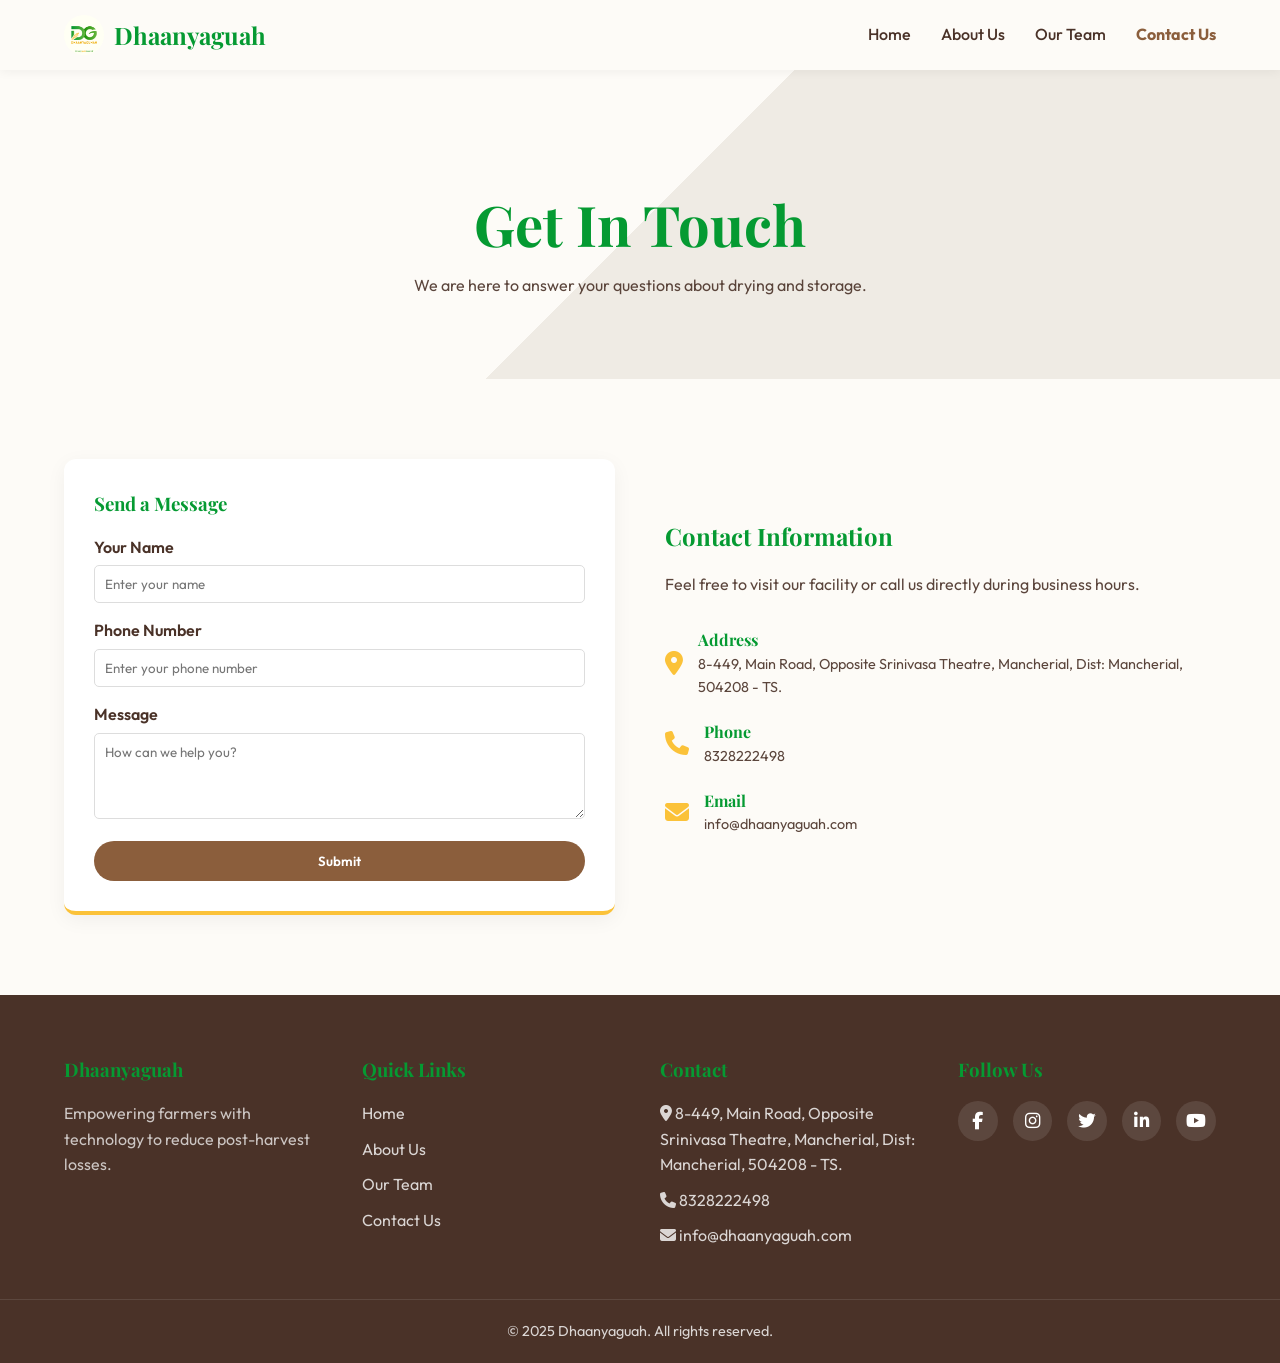
==== contact.html @ 1a42cadc "Add files via upload" ====
<!DOCTYPE html>
<html lang="en">
<head>
    <meta charset="UTF-8">
    <meta name="viewport" content="width=device-width, initial-scale=1.0">
    <title>Dhaanyaguah | Contact Us</title>
    <link href="https://fonts.googleapis.com/css2?family=Outfit:wght@300;400;600&family=Playfair+Display:wght@600;700&display=swap" rel="stylesheet">
    <link rel="stylesheet" href="style.css">
    <link rel="stylesheet" href="https://cdnjs.cloudflare.com/ajax/libs/font-awesome/6.4.0/css/all.min.css">
    
    <!-- Styles for Success/Error Messages -->
    <style>
        .form-message {
            padding: 12px 16px;
            border-radius: 8px;
            margin-bottom: 15px;
            font-size: 0.95rem;
            display: none;
            align-items: center;
            gap: 10px;
        }
        .form-message.success {
            display: flex;
            background: #d4edda;
            color: #155724;
            border: 1px solid #c3e6cb;
        }
        .form-message.error {
            display: flex;
            background: #f8d7da;
            color: #721c24;
            border: 1px solid #f5c6cb;
        }
        .form-message.submitting {
            display: flex;
            background: #fff3cd;
            color: #856404;
            border: 1px solid #ffeeba;
        }
        .btn:disabled {
            opacity: 0.6;
            cursor: not-allowed;
        }
    </style>
</head>
<body>

    <!-- NAV BAR -->
    <header>
        <div class="container nav-wrapper">
            <a href="index.html" class="logo">
                <img src="./logo-Dhaanyagunah.png" alt="Logo"> 
                Dhaanyaguah
            </a>
            <ul class="nav-links">
                <li><a href="index.html">Home</a></li>
                <li><a href="about.html">About Us</a></li>
                <li><a href="./team.html">Our Team</a></li>
                <li><a href="contact.html" style="color: var(--earth-brown); font-weight:700;">Contact Us</a></li>
            </ul>
        </div>
    </header>

    <!-- HERO SECTION -->
    <section class="hero text-center">
        <div class="container">
            <h1>Get In Touch</h1>
            <p style="max-width: 600px; margin: 0 auto;">We are here to answer your questions about drying and storage.</p>
        </div>
    </section>

    <!-- CONTACT FORM & INFO -->
    <section>
        <div class="container grid-2">
            <!-- Contact Form -->
            <div class="card">
                <h3>Send a Message</h3>
                
                <!-- Message Display Area -->
                <div id="formMessage" class="form-message">
                    <i id="formMsgIcon"></i>
                    <span id="formMsgText"></span>
                </div>

                <form id="contactForm">
                    <div style="margin-bottom: 15px;">
                        <label style="display:block; margin-bottom:5px; font-weight:600;">Your Name</label>
                        <input type="text" id="userName" placeholder="Enter your name" required style="width:100%; padding:10px; border:1px solid #ddd; border-radius:5px; box-sizing:border-box;">
                    </div>
                    <div style="margin-bottom: 15px;">
                        <label style="display:block; margin-bottom:5px; font-weight:600;">Phone Number</label>
                        <input type="tel" id="userPhone" placeholder="Enter your phone number" required style="width:100%; padding:10px; border:1px solid #ddd; border-radius:5px; box-sizing:border-box;">
                    </div>
                    <div style="margin-bottom: 15px;">
                        <label style="display:block; margin-bottom:5px; font-weight:600;">Message</label>
                        <textarea id="userMessage" rows="4" placeholder="How can we help you?" required style="width:100%; padding:10px; border:1px solid #ddd; border-radius:5px; box-sizing:border-box;"></textarea>
                    </div>
                    <button type="submit" id="submitBtn" class="btn" style="width:100%; border:none; cursor:pointer;">Submit</button>
                </form>
            </div>

            <!-- Contact Details -->
            <div>
                <h2>Contact Information</h2>
                <p>Feel free to visit our facility or call us directly during business hours.</p>
                
                <div style="margin-top: 30px;">
                    <div style="margin-bottom: 20px; display:flex; align-items:center; gap:15px;">
                        <i class="fas fa-map-marker-alt" style="color: var(--harvest-yellow); font-size: 1.5rem;"></i>
                        <div>
                            <h4 style="margin:0;">Address</h4>
                            <p style="margin:0; font-size:0.9rem;">8-449, Main Road, Opposite Srinivasa Theatre, Mancherial, Dist: Mancherial, 504208 - TS.</p>
                        </div>
                    </div>
                    
                    <div style="margin-bottom: 20px; display:flex; align-items:center; gap:15px;">
                        <i class="fas fa-phone" style="color: var(--harvest-yellow); font-size: 1.5rem;"></i>
                        <div>
                            <h4 style="margin:0;">Phone</h4>
                            <p style="margin:0; font-size:0.9rem;">8328222498</p>
                        </div>
                    </div>

                    <div style="margin-bottom: 20px; display:flex; align-items:center; gap:15px;">
                        <i class="fas fa-envelope" style="color: var(--harvest-yellow); font-size: 1.5rem;"></i>
                        <div>
                            <h4 style="margin:0;">Email</h4>
                            <p style="margin:0; font-size:0.9rem;">info@dhaanyaguah.com</p>
                        </div>
                    </div>
                </div>

                <!-- Map Placeholder -->
                <!-- <div style="width:100%; height: 200px; background: #ddd; border-radius: 8px; display:flex; justify-content:center; align-items:center; margin-top:20px;">
                    <span style="color: #666;"><i class="fas fa-map"></i> Google Map Placeholder</span>
                </div> -->
            </div>
        </div>
    </section>

    <!-- FOOTER -->
    <footer>
        <div class="container footer-grid">
            <div class="footer-col">
                <h3>Dhaanyaguah</h3>
                <p>Empowering farmers with technology to reduce post-harvest losses.</p>
            </div>
            <div class="footer-col">
                <h3>Quick Links</h3>
                <ul class="footer-links">
                    <li><a href="index.html">Home</a></li>
                    <li><a href="about.html">About Us</a></li>
                    <li><a href="./team.html">Our Team</a></li>
                    <li><a href="contact.html">Contact Us</a></li>
                </ul>
            </div>
            <div class="footer-col">
                <h3>Contact</h3>
                <ul class="footer-links">
                    <li><i class="fas fa-map-marker-alt"></i> 8-449, Main Road, Opposite Srinivasa Theatre, Mancherial, Dist: Mancherial, 504208 - TS.</li>
                    <li><i class="fas fa-phone"></i> 8328222498</li>
                    <li><i class="fas fa-envelope"></i> info@dhaanyaguah.com</li>
                </ul>
            </div>
            <div class="footer-col">
                <h3>Follow Us</h3>
                <div class="social-icons">
                    <a href="https://www.facebook.com/dhaanyagunah/" target="_blank" aria-label="Facebook"><i class="fab fa-facebook-f"></i></a>
                    <a href="https://www.instagram.com/dhaanyagunah/" target="_blank" aria-label="Instagram"><i class="fab fa-instagram"></i></a>
                    <a href="https://x.com/dhaanyagunah" target="_blank" aria-label="Twitter"><i class="fab fa-twitter"></i></a>
                    <a href="https://www.linkedin.com/company/dhaanyagunah" target="_blank" aria-label="LinkedIn"><i class="fab fa-linkedin-in"></i></a>
                    <a href="https://www.youtube.com/dhaanyagunah" target="_blank" aria-label="YouTube"><i class="fab fa-youtube"></i></a>
                </div>
            </div>
        </div>
        <div class="copyright">
            &copy; 2025 Dhaanyaguah. All rights reserved.
        </div>
    </footer>

    <!-- ========================================== -->
    <!-- JAVASCRIPT FOR GOOGLE SHEET CONNECTION     -->
    <!-- ========================================== -->
    <script>
        // ⬇️⬇️⬇️ LINE 172: PASTE YOUR GOOGLE SCRIPT URL BELOW ⬇️⬇️⬇️
        const GOOGLE_SCRIPT_URL = "https://script.google.com/macros/s/AKfycbxu9xDVDag2vA6hvnT416kROcMZkposam8tIueWaRORcp1BTSDXoVlWTGWuyMFGUJ5z/exec";
        // ⬆️⬆️⬆️ REPLACE ONLY THE TEXT INSIDE THE QUOTES ⬆️⬆️⬆️

        const form = document.getElementById("contactForm");
        const submitBtn = document.getElementById("submitBtn");
        const msgBox = document.getElementById("formMessage");
        const msgIcon = document.getElementById("formMsgIcon");
        const msgText = document.getElementById("formMsgText");

        function showMessage(type, text) {
            msgBox.className = "form-message " + type;
            if (type === "success") {
                msgIcon.className = "fas fa-check-circle";
            } else if (type === "error") {
                msgIcon.className = "fas fa-exclamation-circle";
            } else {
                msgIcon.className = "fas fa-spinner fa-spin";
            }
            msgText.textContent = text;
        }

        form.addEventListener("submit", function(e) {
            e.preventDefault();

            const name = document.getElementById("userName").value.trim();
            const phone = document.getElementById("userPhone").value.trim();
            const message = document.getElementById("userMessage").value.trim();

            if (!name || !phone || !message) {
                showMessage("error", "Please fill in all fields.");
                return;
            }

            showMessage("submitting", "Sending your message...");
            submitBtn.disabled = true;
            submitBtn.textContent = "Sending...";

            fetch(GOOGLE_SCRIPT_URL, {
                method: "POST",
                mode: "no-cors",
                headers: { "Content-Type": "application/json" },
                body: JSON.stringify({ name: name, phone: phone, message: message })
            })
            .then(function() {
                showMessage("success", "Thank you! Your message has been saved. We will contact you soon.");
                form.reset();
            })
            .catch(function() {
                showMessage("error", "Something went wrong. Please try again or call us at 8328222498.");
            })
            .finally(function() {
                submitBtn.disabled = false;
                submitBtn.textContent = "Submit";
            });
        });
    </script>

</body>
</html>
---- style.css ----
:root {
    --primary-green: #059A32;   /* Deep Crop Green */
    --light-green: #68B73E;     /* Leaf Green */
    --earth-brown: #8B5E3C;     /* Soil Brown */
    --dark-brown: #4A3228;      /* Dark Wood */
    --harvest-yellow: #FBC239;  /* Sun/Gold */
    --cream: #FDFBF7;           /* Background */
    --white: #ffffff;
    --text-grey: #555;
}

/* --- RESET & BASE STYLES --- */
* {
    margin: 0;
    padding: 0;
    box-sizing: border-box;
    font-family: 'Outfit', sans-serif;
}

html {
    scroll-behavior: smooth;
}

body {
    background-color: var(--cream);
    color: var(--dark-brown);
    line-height: 1.6;
}

/* --- TYPOGRAPHY --- */
h1, h2, h3, h4 {
    font-family: 'Playfair Display', serif;
    color: var(--primary-green);
    margin-bottom: 1rem;
}

p {
    margin-bottom: 1.5rem;
    opacity: 0.9;
}

a {
    text-decoration: none;
    color: inherit;
    transition: 0.3s;
}

img {
    max-width: 100%;
    display: block;
    border-radius: 8px;
}

/* --- UTILITIES --- */
.container {
    width: 90%;
    max-width: 1200px;
    margin: 0 auto;
}

.text-center {
    text-align: center;
}

.grid-2 {
    display: grid;
    grid-template-columns: 1fr 1fr;
    gap: 50px;
    align-items: center;
}

.grid-3 {
    display: grid;
    grid-template-columns: repeat(auto-fit, minmax(300px, 1fr));
    gap: 30px;
}

.btn {
    display: inline-block;
    padding: 12px 30px;
    background: var(--earth-brown);
    color: var(--white);
    border-radius: 50px;
    font-weight: 600;
    border: 2px solid transparent;
    transition: 0.3s;
    cursor: pointer;
}

.btn:hover {
    background: var(--primary-green);
    transform: translateY(-2px);
}

.btn-outline {
    background-color: transparent;
    border: 2px solid var(--earth-brown);
    color: var(--earth-brown);
}

.btn-outline:hover {
    background-color: var(--earth-brown);
    color: var(--white);
}

/* --- HEADER & NAV --- */
header {
    background: rgba(253, 251, 247, 0.95);
    position: sticky;
    top: 0;
    z-index: 1000;
    box-shadow: 0 2px 10px rgba(0,0,0,0.05);
    padding: 15px 0;
}

.nav-wrapper {
    display: flex;
    justify-content: space-between;
    align-items: center;
}

.logo {
    font-family: 'Playfair Display', serif;
    font-size: 1.5rem;
    font-weight: 700;
    color: var(--primary-green);
    display: flex;
    align-items: center;
    gap: 10px;
}

.logo img {
    width: 40px;
    height: 40px;
    border-radius: 50%;
    object-fit: cover;
}

.nav-links {
    display: flex;
    gap: 30px;
    list-style: none;
}

.nav-links a {
    font-weight: 500;
    color: var(--dark-brown);
}

.nav-links a:hover {
    color: var(--earth-brown);
}

/* --- HERO SECTION --- */
.hero {
    padding: 120px 0 80px;
    background: linear-gradient(135deg, #FDFBF7 50%, #EFEBE4 50%);
}

.hero h1 {
    font-size: 3.5rem;
    line-height: 1.2;
}

.hero span {
    color: var(--earth-brown);
}

/* --- SECTIONS --- */
section {
    padding: 80px 0;
}

.section-header {
    margin-bottom: 50px;
    text-align: center;
}

.section-header h2 {
    font-size: 2.5rem;
    margin-bottom: 15px;
    position: relative;
    display: inline-block;
}

.section-header p {
    font-size: 1.1rem;
    color: var(--text-grey);
}

/* Decorative underline for headers */
.section-header h2::after {
    content: '';
    display: block;
    width: 60px;
    height: 3px;
    background-color: var(--harvest-yellow);
    margin: 10px auto 0;
    border-radius: 2px;
}

/* --- WHY DHAANYAGUAH & MISSION SECTION --- */
.about-mission {
    padding: 80px 0;
    background-color: var(--white);
}

.about-mission .grid-2 {
    align-items: flex-start;
    gap: 60px;
}

.about-mission h2 {
    font-size: 2.5rem;
    color: var(--primary-green);
    margin-bottom: 1.5rem;
    position: relative;
    display: inline-block;
}

/* Decorative underline for the main heading */
.about-mission h2::after {
    content: '';
    display: block;
    width: 60px;
    height: 3px;
    background-color: var(--harvest-yellow);
    margin-top: 10px;
    border-radius: 2px;
}

.about-mission h3 {
    font-size: 2rem;
    color: var(--earth-brown);
    margin-bottom: 1.5rem;
}

.about-mission p {
    font-size: 1.1rem;
    color: var(--dark-brown);
    line-height: 1.8;
    opacity: 0.9;
}

/* --- CARDS (Team & Services) --- */
.card {
    background: var(--white);
    padding: 30px;
    border-radius: 12px;
    box-shadow: 0 5px 20px rgba(0,0,0,0.05);
    transition: 0.3s;
    border-bottom: 4px solid var(--harvest-yellow);
}

.card:hover {
    transform: translateY(-10px);
}

.team-img {
    width: 100%;
    height: 250px;
    object-fit: cover;
    border-radius: 8px;
    margin-bottom: 20px;
}

.card-icon {
    font-size: 2rem;
    color: var(--earth-brown);
    margin-bottom: 20px;
}

/* --- FOOTER --- */
footer {
    background: var(--dark-brown);
    color: rgba(255,255,255,0.8);
    padding: 60px 0 20px;
}

.footer-grid {
    display: grid;
    grid-template-columns: repeat(auto-fit, minmax(250px, 1fr));
    gap: 40px;
    margin-bottom: 40px;
}

.footer h3 {
    color: var(--white);
    margin-bottom: 20px;
}

.footer-links li {
    list-style: none;
    margin-bottom: 10px;
}

.footer-links a:hover {
    color: var(--harvest-yellow);
}

.copyright {
    text-align: center;
    border-top: 1px solid rgba(255,255,255,0.1);
    padding-top: 20px;
    font-size: 0.9rem;
}

.social-icons {
    display: flex;
    gap: 15px;
    margin-top: 10px;
}

.social-icons a {
    display: flex;
    justify-content: center;
    align-items: center;
    width: 40px;
    height: 40px;
    background-color: rgba(255, 255, 255, 0.1);
    color: var(--white);
    border-radius: 50%;
    font-size: 1.1rem;
    text-decoration: none;
    transition: all 0.3s ease;
}

.social-icons a:hover {
    background-color: var(--harvest-yellow);
    color: var(--dark-brown);
    transform: translateY(-3px);
}

/* =========================================
   TEAM SECTION STYLES
   ========================================= */

.mentors-section {
    padding: 80px 0;
    background-color: var(--white); /* Clean white background */
    position: relative;
}

/* The ::before block that created the circle has been removed */

.mentors-grid {
    display: grid;
    grid-template-columns: repeat(auto-fit, minmax(300px, 1fr));
    gap: 40px;
    position: relative;
    z-index: 1;
}

.mentor-card {
    background: var(--cream);
    border-radius: 12px;
    overflow: hidden;
    box-shadow: 0 10px 30px rgba(0,0,0,0.05);
    transition: transform 0.3s ease, box-shadow 0.3s ease;
    text-align: center;
    border: 1px solid rgba(0,0,0,0.03);
}

.mentor-card:hover {
    transform: translateY(-10px);
    box-shadow: 0 20px 40px rgba(0,0,0,0.1);
    border-bottom: 4px solid var(--harvest-yellow);
}

.mentor-img-wrapper {
    width: 100%;
    height: 320px;
    overflow: hidden;
    position: relative;
}

.mentor-img-wrapper img {
    width: 100%;
    height: 100%;
    object-fit: cover;
    object-position: top; /* Focus on face */
    transition: transform 0.5s ease;
    filter: grayscale(20%); /* Slight grayscale for professional look */
}

.mentor-card:hover .mentor-img-wrapper img {
    transform: scale(1.05);
    filter: grayscale(0%); /* Full color on hover */
}

.mentor-info {
    padding: 30px 20px;
}

.mentor-info h3 {
    font-size: 1.5rem;
    color: var(--primary-green);
    margin-bottom: 5px;
    font-family: 'Playfair Display', serif;
}

.designation {
    display: block;
    color: var(--earth-brown);
    font-weight: 700;
    font-size: 0.9rem;
    text-transform: uppercase;
    letter-spacing: 1px;
    margin-bottom: 15px;
}

.mentor-info .description {
    font-size: 0.95rem;
    color: var(--text-grey);
    line-height: 1.6;
    margin-bottom: 0;
}

/* Responsive */
@media (max-width: 768px) {
    .mentors-grid {
        grid-template-columns: 1fr;
    }
}


/* Team */
.team-section {
    background-color: var(--white);
}

.team-grid {
    display: grid;
    grid-template-columns: repeat(auto-fit, minmax(250px, 1fr));
    gap: 30px;
}

.team-card {
    background: var(--cream);
    border-radius: 12px;
    overflow: hidden;
    box-shadow: 0 5px 15px rgba(0,0,0,0.05);
    transition: transform 0.3s ease, box-shadow 0.3s ease;
    text-align: center;
    display: flex;
    flex-direction: column;
}

.team-card:hover {
    transform: translateY(-10px);
    box-shadow: 0 15px 30px rgba(0,0,0,0.1);
}

.img-wrapper {
    width: 100%;
    height: 320px;
    overflow: hidden;
}

.img-wrapper img {
    width: 100%;
    height: 100%;
    object-fit: cover;
    transition: transform 0.5s ease;
}

.team-card:hover .img-wrapper img {
    transform: scale(1.05);
}

.team-info {
    padding: 25px;
    flex-grow: 1;
    display: flex;
    flex-direction: column;
}

.role {
    display: block;
    color: var(--harvest-yellow);
    font-weight: 700;
    text-transform: uppercase;
    font-size: 0.85rem;
    letter-spacing: 1px;
    margin-bottom: 5px;
}

.team-card h3 {
    margin-bottom: 10px;
    font-size: 1.5rem;
    color: var(--primary-green);
}

.team-card p {
    font-size: 0.95rem;
    color: var(--text-grey);
    margin-bottom: 20px;
    line-height: 1.5;
}

.team-social-links a {
    margin: 0 8px;
    color: var(--light-green);
    font-size: 1.1rem;
    transition: color 0.3s;
}

.team-social-links a:hover {
    color: var(--earth-brown);
}

/* =========================================
   ACHIEVEMENTS SECTION STYLES
   ========================================= */
.achievements-section {
    background-color: var(--cream);
}

.achievements-grid {
    display: grid;
    grid-template-columns: repeat(auto-fit, minmax(300px, 1fr));
    gap: 30px;
}

.achievement-card {
    background: var(--white);
    border-radius: 12px;
    overflow: hidden;
    box-shadow: 0 4px 10px rgba(0,0,0,0.05);
    transition: all 0.3s ease;
    position: relative;
    border-left: 5px solid transparent;
    cursor: pointer;
}

.achievement-card:hover {
    transform: translateY(-5px);
    border-left: 5px solid var(--harvest-yellow);
    box-shadow: 0 10px 20px rgba(0,0,0,0.08);
}

.achieve-img {
    height: 200px;
    width: 100%;
    overflow: hidden;
}

.achieve-img img {
    width: 100%;
    height: 100%;
    object-fit: cover;
    transition: transform 0.3s ease;
}

.achievement-card:hover .achieve-img img {
    transform: scale(1.05);
}

.achieve-content {
    padding: 25px;
    position: relative;
}

.achieve-icon {
    position: absolute;
    top: -25px;
    right: 20px;
    width: 50px;
    height: 50px;
    background: var(--harvest-yellow);
    color: var(--white);
    border-radius: 50%;
    display: flex;
    align-items: center;
    justify-content: center;
    font-size: 1.2rem;
    box-shadow: 0 4px 6px rgba(0,0,0,0.1);
}

.achievement-card h3 {
    font-size: 1.3rem;
    margin-bottom: 10px;
    padding-right: 30px;
}

.achievement-card p {
    font-size: 0.95rem;
    color: var(--text-grey);
    margin-bottom: 0;
}

/* =========================================
   PROMO DRAWER (SLIDE-IN AD) STYLES
   ========================================= */

.drawer-logo {
    width: 50px;      /* Adjust width to match the icon size */
    height: 50px;     /* Adjust height */
    object-fit: contain; /* Ensures the logo doesn't get squashed */
    display: block;
}



.promo-drawer {
    position: fixed;
    top: 50%;
    left: 0;
    transform: translate(-120%, -50%); /* Start fully hidden to the left */
    width: 300px;
    background-color: var(--primary-green); /* Using your brand green */
    color: var(--white);
    padding: 30px;
    border-radius: 0 15px 15px 0;
    box-shadow: 5px 5px 20px rgba(0,0,0,0.3);
    z-index: 10000;
    transition: transform 0.6s cubic-bezier(0.68, -0.55, 0.27, 1.55);
    text-align: center;
}

/* The class added by JS to show the drawer */
.promo-drawer.active {
    transform: translate(0, -50%);
}

/* Close Button */
.drawer-close {
    position: absolute;
    top: 10px;
    right: 15px;
    background: none;
    border: none;
    color: rgba(255,255,255,0.7);
    font-size: 1.5rem;
    cursor: pointer;
    transition: color 0.3s;
}

.drawer-close:hover {
    color: var(--harvest-yellow);
}

/* Content Styling */
.logo-area {
    font-size: 1.2rem;
    font-weight: 700;
    color: var(--harvest-yellow);
    margin-bottom: 10px;
    display: flex;
    align-items: center;
    justify-content: center;
    gap: 8px;
}

.promo-drawer h3 {
    color: var(--white);
    font-size: 1.5rem;
    margin-bottom: 5px;
    font-family: 'Playfair Display', serif;
}

/* Blinking Animation Keyframes */
@keyframes blinker {
    50% { opacity: 0; }
}

/* Apply Blinking to the text */
.blink-text {
    font-weight: 700;
    font-size: 1.1rem;
    text-transform: uppercase;
    letter-spacing: 1px;
    color: var(--harvest-yellow);
    animation: blinker 1.5s linear infinite;
    margin-bottom: 20px;
}

.drawer-btn {
    display: inline-block;
    background: var(--white);
    color: var(--primary-green);
    padding: 10px 20px;
    border-radius: 50px;
    text-decoration: none;
    font-weight: 600;
    font-size: 0.9rem;
    transition: 0.3s;
}

.drawer-btn:hover {
    background: var(--harvest-yellow);
    color: var(--white);
}

/* --- RESPONSIVE --- */
@media(max-width: 900px) {
    .grid-2 {
        grid-template-columns: 1fr;
    }

    .hero {
        text-align: center;
        padding-top: 100px;
    }

    .nav-links {
        display: none;
    }

    .hero h1 {
        font-size: 2.5rem;
    }

    .about-mission .grid-2 {
        grid-template-columns: 1fr;
        gap: 40px;
        text-align: center;
    }

    .about-mission h2::after {
        margin: 10px auto 0;
    }
}

@media (max-width: 600px) {
    .promo-drawer {
        width: 250px;
        padding: 20px;
    }
    
    .team-grid, .achievements-grid {
        grid-template-columns: 1fr;
    }
}
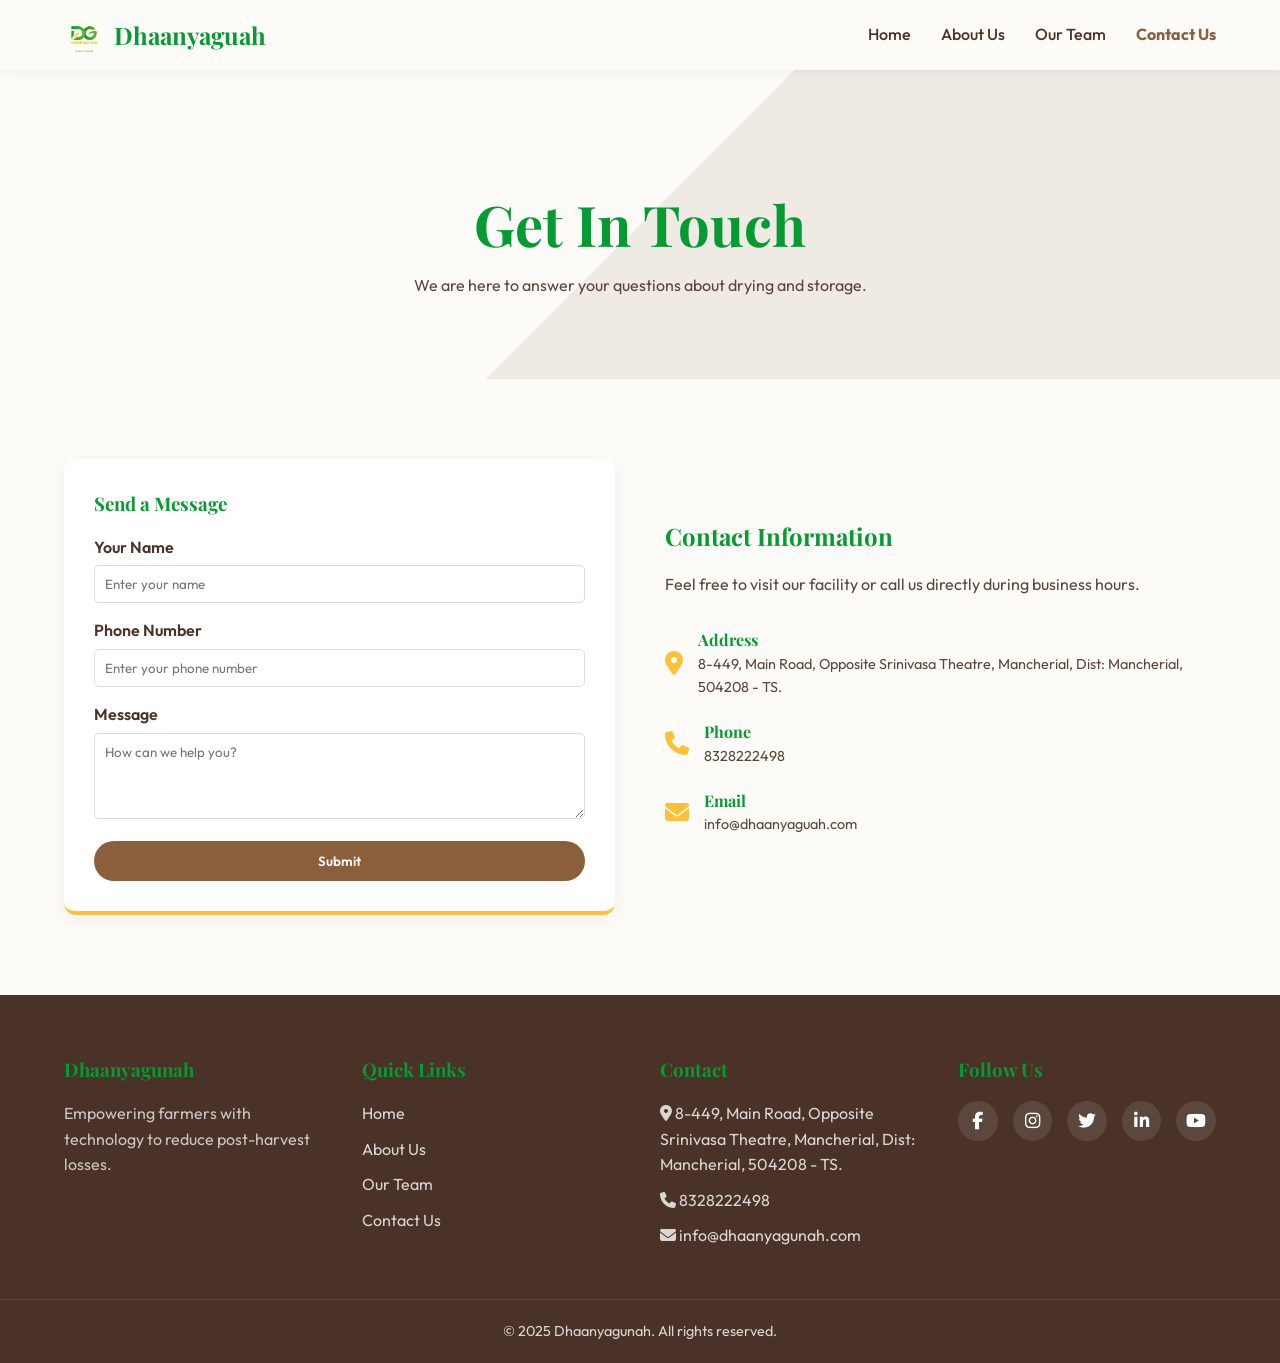
==== commit fcdf4300: "Fix HTML encoding issues in contact.html changed dhaanyaguah to dhaanyagunah" ====
--- a/contact.html
+++ b/contact.html
@@ -3,7 +3,7 @@
 <head>
     <meta charset="UTF-8">
     <meta name="viewport" content="width=device-width, initial-scale=1.0">
-    <title>Dhaanyaguah | Contact Us</title>
+    <title>Dhaanyagunah | Contact Us</title>
     <link href="https://fonts.googleapis.com/css2?family=Outfit:wght@300;400;600&family=Playfair+Display:wght@600;700&display=swap" rel="stylesheet">
     <link rel="stylesheet" href="style.css">
     <link rel="stylesheet" href="https://cdnjs.cloudflare.com/ajax/libs/font-awesome/6.4.0/css/all.min.css">
@@ -142,7 +142,7 @@
     <footer>
         <div class="container footer-grid">
             <div class="footer-col">
-                <h3>Dhaanyaguah</h3>
+                <h3>Dhaanyagunah</h3>
                 <p>Empowering farmers with technology to reduce post-harvest losses.</p>
             </div>
             <div class="footer-col">
@@ -159,7 +159,7 @@
                 <ul class="footer-links">
                     <li><i class="fas fa-map-marker-alt"></i> 8-449, Main Road, Opposite Srinivasa Theatre, Mancherial, Dist: Mancherial, 504208 - TS.</li>
                     <li><i class="fas fa-phone"></i> 8328222498</li>
-                    <li><i class="fas fa-envelope"></i> info@dhaanyaguah.com</li>
+                    <li><i class="fas fa-envelope"></i> info@dhaanyagunah.com</li>
                 </ul>
             </div>
             <div class="footer-col">
@@ -174,7 +174,7 @@
             </div>
         </div>
         <div class="copyright">
-            &copy; 2025 Dhaanyaguah. All rights reserved.
+            &copy; 2025 Dhaanyagunah. All rights reserved.
         </div>
     </footer>
 
@@ -241,4 +241,4 @@
     </script>
 
 </body>
-</html>+</html>
